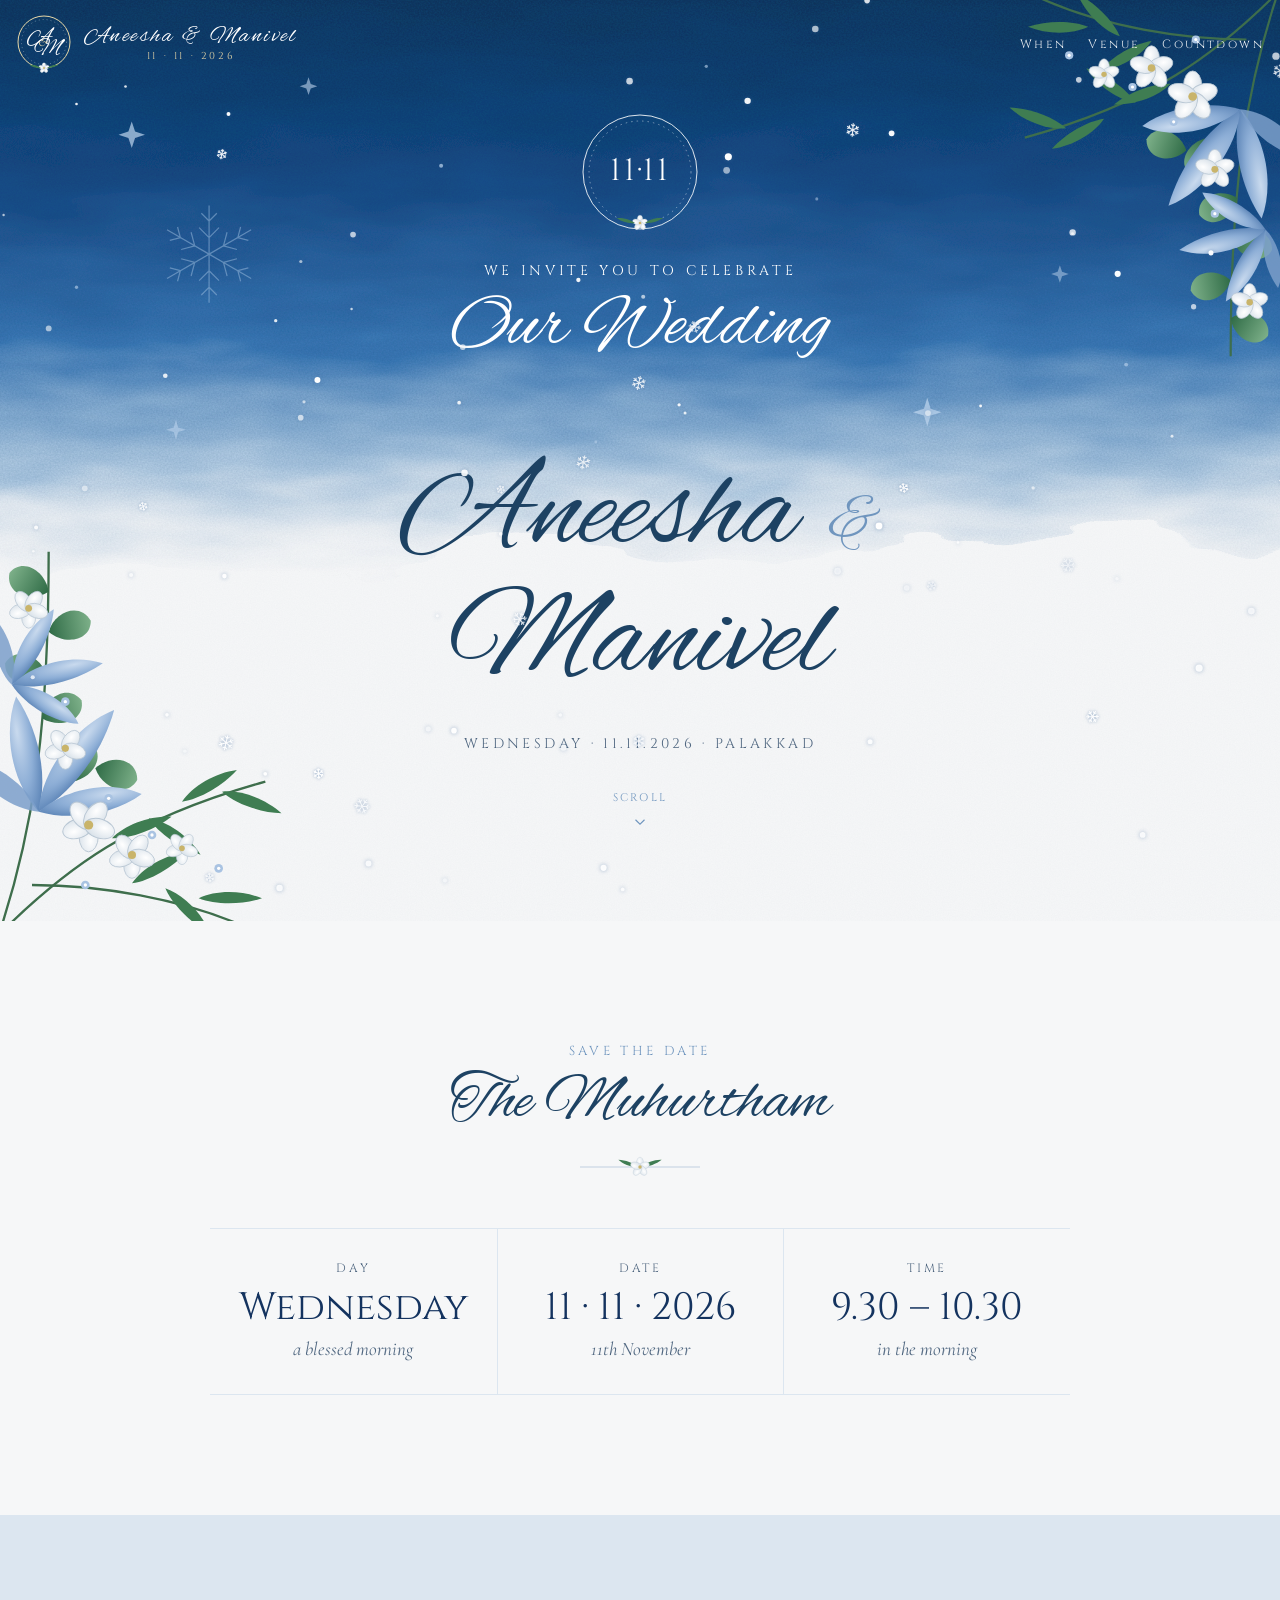
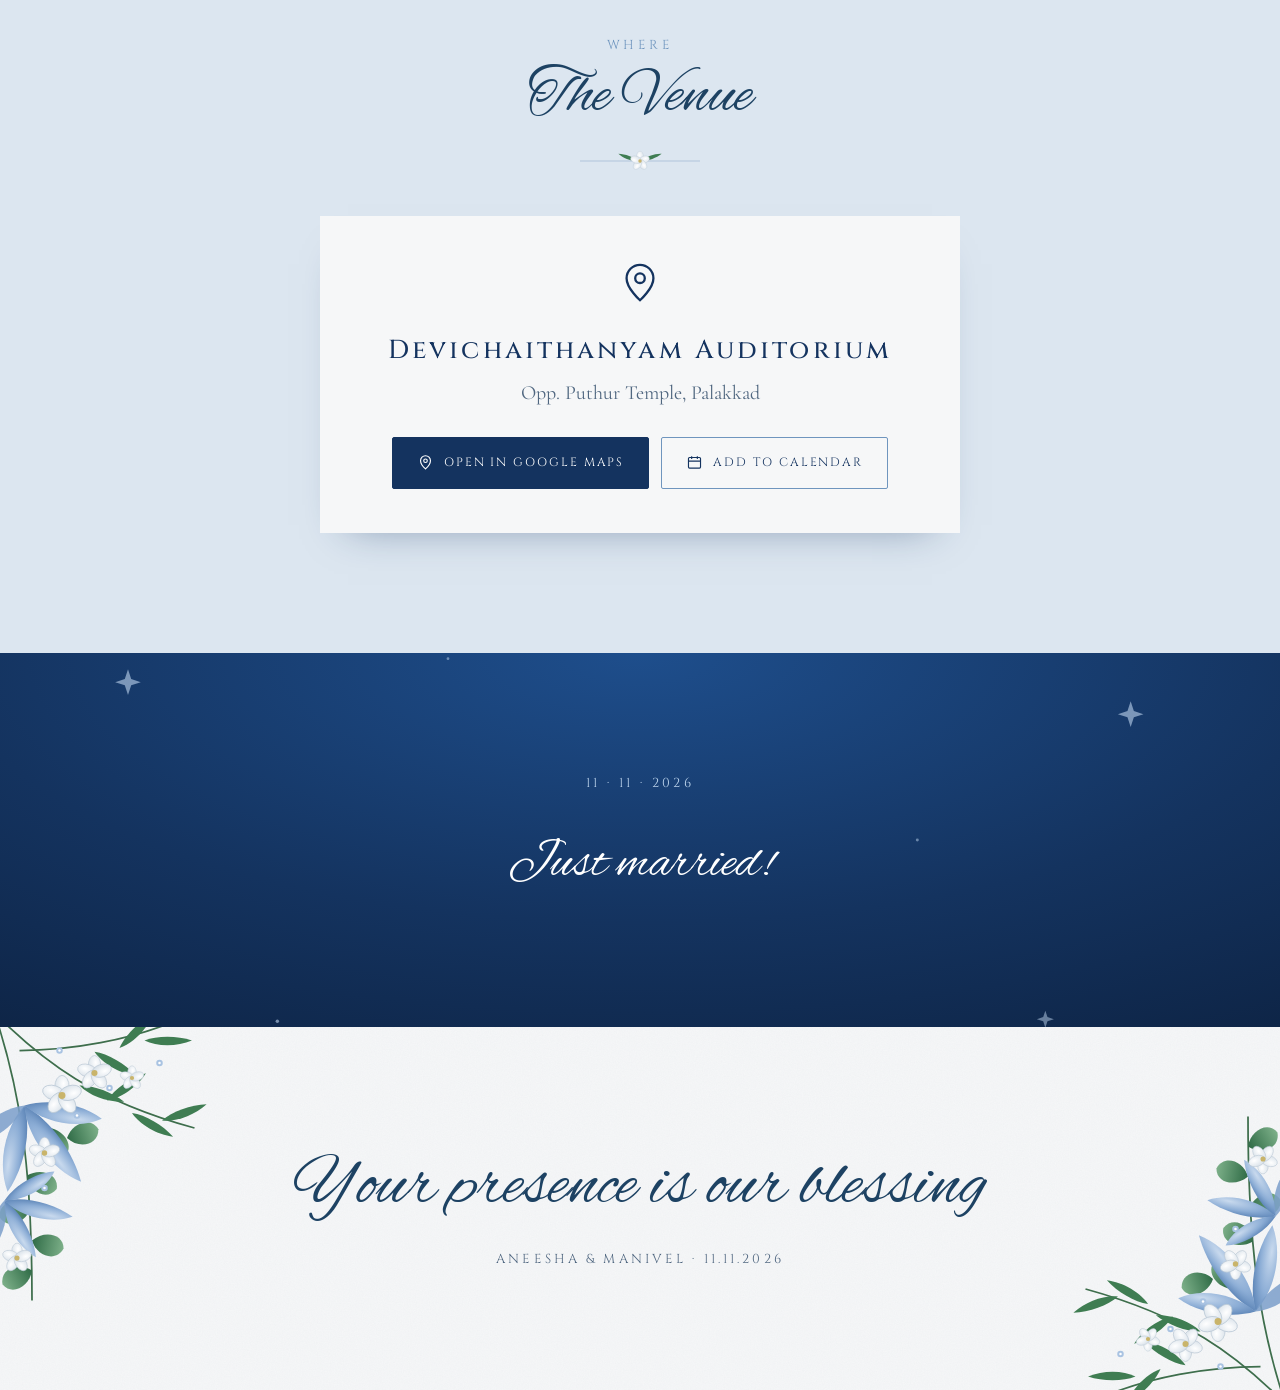
==== wedding/index.html @ 9ff3a742 "Add files via upload" ====
<!doctype html>
<html lang="en">
<head>
<meta charset="utf-8">
<meta name="viewport" content="width=device-width, initial-scale=1, viewport-fit=cover">
<meta name="description" content="Aneesha & Manivel are getting married on 11.11.2026 at Devichaithanyam Auditorium, Palakkad.">
<meta property="og:title" content="Aneesha & Manivel - Wedding Invitation">
<meta property="og:description" content="Wednesday, 11.11.2026 · 9.30 to 10.30 AM · Devichaithanyam Auditorium, Opp. Puthur Temple, Palakkad">
<style>:root{padding-top:env(safe-area-inset-top,0px);padding-bottom:env(safe-area-inset-bottom,0px)}body{margin:0}img{max-width:100%}[hidden]{display:none!important}</style>
<title>Aneesha & Manivel</title>
<meta name="claude:viewport-fit-sides" content="cover">
<link rel="preconnect" href="https://fonts.googleapis.com">
<link rel="preconnect" href="https://fonts.gstatic.com" crossorigin>
<link rel="stylesheet" href="https://fonts.googleapis.com/css2?family=Alex+Brush&family=Cormorant+Garamond:ital,wght@0,400;0,500;0,600;1,400&family=Cinzel:wght@400;500&display=swap">
<style>
/* Layout: full-page wedding site — 11·11 loader with curtain reveal, navy watercolour hero bleeding into paper, then date, venue, countdown bands, floral footer */
:root{
  --paper:#F6F7F8;
  --navy:#14335F;
  --navy-2:#1E4E8C;
  --ink:#1D4263;
  --sky:#6F95BE;
  --mist:#DCE6F0;
  --muted:#506780;
  --white:#FFFFFF;
  --f-script:"Alex Brush","Snell Roundhand","Apple Chancery",cursive;
  --f-caps:"Cinzel","Trajan Pro","Times New Roman",serif;
  --f-body:"Cormorant Garamond","Garamond","Georgia",serif;
  --gutter-l:max(16px,env(safe-area-inset-left,0px));
  --gutter-r:max(16px,env(safe-area-inset-right,0px));
  color-scheme:light;
}
*{box-sizing:border-box}
html{scroll-behavior:smooth}
body{background:var(--paper);color:var(--ink);font-family:var(--f-body);font-size:19px;line-height:1.6;overflow-x:hidden}
.wrap{padding-left:var(--gutter-l);padding-right:var(--gutter-r)}

/* ---------- LOADER ---------- */
.loader{position:fixed;inset:0;z-index:50;display:flex;align-items:center;justify-content:center;
  animation:loaderOut 0s linear 3.9s forwards}
.loader .half{position:absolute;top:0;bottom:0;width:50.5%;background:var(--navy);
  background-image:radial-gradient(120% 80% at 50% 0%,#1E4E8C 0%,#14335F 55%,#0E2547 100%)}
.loader .half.l{left:0;animation:curtainL 1s cubic-bezier(.7,0,.2,1) 2.9s forwards}
.loader .half.r{right:0;animation:curtainR 1s cubic-bezier(.7,0,.2,1) 2.9s forwards}
.loader .center{position:relative;text-align:center;color:var(--white);padding:0 24px;animation:fadeOut .5s ease 2.6s forwards}
.loader .rings{width:84px;height:54px;margin:0 auto 18px;display:block}
.loader .rings circle{fill:none;stroke:#E9D9A8;stroke-width:2.2;stroke-dasharray:120;stroke-dashoffset:120;animation:draw 1.1s ease forwards}
.loader .rings circle + circle{animation-delay:.35s}
.loader .crest{width:150px;height:150px;margin:0 auto;position:relative}
.loader .crest svg{width:100%;height:100%}
.loader .crest .ring{fill:none;stroke:var(--white);stroke-width:1.2;stroke-dasharray:340;stroke-dashoffset:340;animation:draw 1.4s ease .2s forwards}
.loader .crest .num{position:absolute;inset:0;display:flex;align-items:center;justify-content:center;font-family:var(--f-caps);font-size:38px;letter-spacing:.06em;opacity:0;animation:fadeUp .8s ease .8s forwards}
.loader .who{font-family:var(--f-script);font-size:40px;margin:16px 0 0;opacity:0;animation:fadeUp .8s ease 1.3s forwards}
.loader .bar{width:160px;height:1px;background:rgba(255,255,255,.25);margin:18px auto 0;overflow:hidden}
.loader .bar i{display:block;height:100%;background:#E9D9A8;transform-origin:left;transform:scaleX(0);animation:fill 2.3s ease .2s forwards}
.loader .skip{position:absolute;bottom:calc(24px + env(safe-area-inset-bottom,0px));left:50%;transform:translateX(-50%);background:none;border:0;color:rgba(255,255,255,.65);font-family:var(--f-caps);letter-spacing:.2em;font-size:11px;cursor:pointer;animation:fadeOut .4s ease 2.6s forwards}
.loader.done{display:none}
@keyframes draw{to{stroke-dashoffset:0}}
@keyframes fill{to{transform:scaleX(1)}}
@keyframes fadeUp{from{opacity:0;transform:translateY(8px)}to{opacity:1;transform:none}}
@keyframes fadeOut{to{opacity:0}}
@keyframes curtainL{to{transform:translateX(-101%)}}
@keyframes curtainR{to{transform:translateX(101%)}}
@keyframes loaderOut{to{visibility:hidden;pointer-events:none}}

/* ---------- NAV ---------- */
.nav{position:fixed;top:0;left:0;right:0;z-index:30;display:flex;justify-content:space-between;align-items:center;gap:16px;
  padding-top:calc(14px + env(safe-area-inset-top,0px));padding-bottom:14px;
  transition:background .35s ease,box-shadow .35s ease,padding .35s ease}
.nav.solid{background:rgba(17,41,79,.86);-webkit-backdrop-filter:blur(10px);backdrop-filter:blur(10px);box-shadow:0 8px 24px -16px rgba(0,0,0,.5);
  padding-top:calc(8px + env(safe-area-inset-top,0px));padding-bottom:8px}
.nav .mark{display:flex;align-items:center;gap:12px;color:var(--white);text-decoration:none}
.mono{position:relative;width:56px;height:56px;flex:none;display:block}
.mono svg{position:absolute;inset:0;width:100%;height:100%;overflow:visible}
.mono .l1,.mono .l2{position:absolute;font-family:var(--f-script);font-size:24px;line-height:1;color:var(--white)}
.mono .l1{left:11px;top:11px}
.mono .l2{right:9px;top:22px}
.mono .et{position:absolute;left:50%;top:50%;transform:translate(-50%,-48%);font-family:var(--f-body);font-style:italic;font-size:13px;color:#E9D9A8}
.mtext{display:flex;flex-direction:column;line-height:1.2}
.mtext b{font-family:var(--f-script);font-weight:400;font-size:24px}
.mtext small{font-family:var(--f-caps);font-size:10px;letter-spacing:.26em;color:#E9D9A8}
.nav ul{display:flex;gap:22px;list-style:none;margin:0;padding:0}
.snow{position:fixed;inset:0;width:100%;height:100%;pointer-events:none;z-index:40}
.nav a{color:rgba(255,255,255,.88);text-decoration:none;font-family:var(--f-caps);font-size:12px;letter-spacing:.2em}
.nav a:hover{color:var(--white)}

/* ---------- HERO ---------- */
.hero{position:relative;min-height:100svh;display:flex;align-items:center;justify-content:center;text-align:center;overflow:hidden;padding-block:110px 90px}
.hero .wash{position:absolute;top:0;left:0;width:100%;height:72%;pointer-events:none}
.tex{position:absolute;inset:0;width:100%;height:100%;pointer-events:none;opacity:.5;mix-blend-mode:multiply}
.hero .stars{position:absolute;top:0;left:0;width:100%;height:60%;pointer-events:none}
.tw{animation:twinkle 3.2s ease-in-out infinite}
.tw:nth-child(2n){animation-delay:1.1s}.tw:nth-child(3n){animation-delay:2s}
@keyframes twinkle{50%{opacity:.2}}
.corner{position:absolute;pointer-events:none;z-index:1}
.hero .corner.tr{top:-8px;right:-14px;width:clamp(190px,30vw,380px)}
.hero .corner.bl{bottom:-14px;left:-18px;width:clamp(200px,32vw,400px);transform:rotate(180deg)}
.hero-inner{position:relative;z-index:2;max-width:760px}
.hero .crest{width:124px;height:124px;margin:0 auto 26px;position:relative;color:var(--white)}
.hero .crest svg{width:100%;height:100%}
.hero .crest .num{position:absolute;inset:0;display:flex;align-items:center;justify-content:center;font-family:var(--f-caps);font-size:31px;letter-spacing:.06em}
.invite{font-family:var(--f-caps);color:var(--white);letter-spacing:.26em;font-size:14px;margin:0}
.our{font-family:var(--f-script);color:var(--white);font-size:clamp(48px,9vw,74px);line-height:1.1;margin:6px 0 0;font-weight:400}
.names{margin:clamp(48px,9vh,90px) 0 0;font-weight:400;font-family:var(--f-script);color:var(--ink);font-size:clamp(64px,13vw,128px);line-height:1;display:flex;flex-wrap:wrap;justify-content:center;align-items:baseline;column-gap:.25em}
.names .amp{font-size:.55em;color:var(--sky)}
.hero .date{font-family:var(--f-caps);letter-spacing:.24em;font-size:14px;color:var(--muted);margin:26px 0 0}
.scroll{display:inline-flex;flex-direction:column;align-items:center;gap:6px;margin-top:34px;color:var(--sky);text-decoration:none;font-family:var(--f-caps);font-size:11px;letter-spacing:.2em}
.scroll svg{width:18px;height:18px;animation:bob 1.8s ease-in-out infinite}
@keyframes bob{50%{transform:translateY(5px)}}

/* ---------- SECTIONS ---------- */
section.block{padding-block:clamp(70px,11vw,120px);text-align:center;position:relative}
.eyebrow{font-family:var(--f-caps);letter-spacing:.26em;font-size:13px;color:var(--sky);margin:0}
.title{font-family:var(--f-script);font-weight:400;font-size:clamp(44px,8vw,64px);line-height:1.1;margin:6px 0 0;color:var(--ink)}
.sprig{width:120px;height:22px;margin:18px auto 0;display:block}

.when-grid{display:grid;grid-template-columns:repeat(3,minmax(0,1fr));max-width:860px;margin:50px auto 0;border-top:1px solid var(--mist);border-bottom:1px solid var(--mist)}
.when-grid > div{padding:30px 14px;min-width:0}
.when-grid > div + div{border-left:1px solid var(--mist)}
.when-grid small{display:block;font-family:var(--f-caps);letter-spacing:.22em;font-size:12px;color:var(--muted)}
.when-grid b{display:block;font-family:var(--f-caps);font-weight:400;font-size:clamp(26px,4vw,38px);color:var(--navy);margin-top:8px;line-height:1.15}
.when-grid span{display:block;font-style:italic;color:var(--muted);margin-top:4px}

.venue{background:var(--mist)}
.venue .card{max-width:640px;margin:44px auto 0;background:var(--paper);padding:44px 28px;box-shadow:0 20px 40px -28px rgba(20,51,95,.5)}
.venue .pin{width:46px;height:46px;margin:0 auto 14px;color:var(--navy)}
.venue h3{font-family:var(--f-caps);font-weight:500;font-size:clamp(20px,3.6vw,26px);letter-spacing:.12em;margin:0;color:var(--navy);text-wrap:balance}
.venue p.addr{margin:6px 0 0;font-size:20px;color:var(--muted)}
.actions{display:flex;flex-wrap:wrap;gap:12px;justify-content:center;margin-top:28px}
.btn{display:inline-flex;align-items:center;gap:10px;font-family:var(--f-caps);letter-spacing:.16em;font-size:12px;text-decoration:none;padding:15px 24px;border-radius:2px;transition:background .2s ease,transform .2s ease}
.btn svg{width:17px;height:17px;flex:none}
.btn.primary{background:var(--navy);color:var(--white);border:1px solid var(--navy)}
.btn.primary:hover{background:var(--navy-2);transform:translateY(-1px)}
.btn.ghost{color:var(--navy);border:1px solid var(--sky);background:transparent}
.btn.ghost:hover{background:var(--mist)}
.btn:focus-visible,.nav a:focus-visible,.scroll:focus-visible{outline:2px solid var(--sky);outline-offset:3px}

.countdown{background:var(--navy);background-image:radial-gradient(90% 120% at 50% 0%,#1E4E8C 0%,#14335F 60%,#0E2547 100%);color:var(--white);overflow:hidden}
.countdown .eyebrow{color:#BFD6EE}
.countdown .title{color:var(--white)}
.count{display:grid;grid-template-columns:repeat(4,minmax(0,1fr));gap:12px;max-width:640px;margin:44px auto 0}
.count div{padding:20px 6px;border:1px solid rgba(255,255,255,.22)}
.count b{display:block;font-family:var(--f-caps);font-weight:400;font-size:clamp(30px,6vw,52px);line-height:1.05;font-variant-numeric:tabular-nums}
.count span{font-family:var(--f-caps);font-size:11px;letter-spacing:.22em;color:#BFD6EE}
.married{font-family:var(--f-script);font-size:52px;margin:30px 0 0}
.countdown .stars{position:absolute;inset:0;width:100%;height:100%;pointer-events:none}

.closing{padding-block:clamp(90px,13vw,150px);overflow:hidden}
.closing .corner.tl{top:-14px;left:-18px;width:clamp(170px,24vw,300px);transform:scaleX(-1)}
.closing .corner.br{bottom:-14px;right:-18px;width:clamp(170px,24vw,300px);transform:rotate(180deg) scaleX(-1)}
.closing .bless{position:relative;z-index:2;font-family:var(--f-script);font-size:clamp(44px,8vw,72px);line-height:1.15;margin:0;color:var(--ink)}
.closing .sig{position:relative;z-index:2;font-family:var(--f-caps);letter-spacing:.24em;font-size:13px;color:var(--muted);margin:20px 0 0}

.reveal{transition:transform .9s ease}
.reveal.pre{transform:translateY(22px)}

@media (max-width:640px){
  body{font-size:18px}
  .nav ul{display:none}
  .hero .corner.tr{top:64px;width:150px}
  .mtext b{font-size:22px}
  .when-grid{grid-template-columns:1fr}
  .when-grid > div + div{border-left:0;border-top:1px solid var(--mist)}
  .count{gap:8px}
  .count div{padding:14px 2px}
  .names{flex-direction:column;align-items:center}
  .closing{padding-block:150px}
  .closing .corner.tl,.closing .corner.br{width:140px}
}
@media (prefers-reduced-motion:reduce){
  .loader{display:none}
  .tw,.scroll svg{animation:none}
  .reveal,.reveal.pre{transition:none;transform:none}
  html{scroll-behavior:auto}
}
</style>
</head>
<body>

<!-- shared botanical shapes -->
<svg width="0" height="0" style="position:absolute" aria-hidden="true">
  <defs>
    <radialGradient id="petalBlue" cx="30%" cy="30%" r="80%">
      <stop offset="0" stop-color="#C9DAEE"/><stop offset=".6" stop-color="#8DAED6"/><stop offset="1" stop-color="#5E86B8"/>
    </radialGradient>
    <radialGradient id="petalWhite" cx="40%" cy="35%" r="75%">
      <stop offset="0" stop-color="#FFFFFF"/><stop offset="1" stop-color="#D3DDE6"/>
    </radialGradient>
    <linearGradient id="leafG" x1="0" x2="1"><stop offset="0" stop-color="#2F6B46"/><stop offset="1" stop-color="#7DB089"/></linearGradient>
    <g id="lily">
      <path d="M0 0 C-14 -20 -16 -52 -4 -74 C6 -54 10 -24 0 0Z" fill="url(#petalBlue)" transform="rotate(-38)"/>
      <path d="M0 0 C-14 -20 -16 -56 -2 -80 C8 -56 10 -24 0 0Z" fill="url(#petalBlue)" transform="rotate(8)"/>
      <path d="M0 0 C-12 -18 -14 -48 -2 -66 C8 -48 9 -20 0 0Z" fill="url(#petalBlue)" transform="rotate(52)"/>
      <path d="M0 0 C-10 -14 -12 -38 -2 -54 C6 -38 8 -16 0 0Z" fill="#7C9FCB" opacity=".85" transform="rotate(-80)"/>
    </g>
    <g id="bloom">
      <g fill="url(#petalWhite)" stroke="#B9C7D4" stroke-width=".5">
        <ellipse rx="5" ry="8" transform="translate(0,-6)"/>
        <ellipse rx="5" ry="8" transform="rotate(72) translate(0,-6)"/>
        <ellipse rx="5" ry="8" transform="rotate(144) translate(0,-6)"/>
        <ellipse rx="5" ry="8" transform="rotate(216) translate(0,-6)"/>
        <ellipse rx="5" ry="8" transform="rotate(288) translate(0,-6)"/>
      </g>
      <circle r="2.4" fill="#C9B46A"/>
    </g>
    <g id="dot"><circle r="2.6" fill="#A9C3E2"/><circle r="1" fill="#fff"/></g>
    <path id="euc" d="M0 0 C6 -12 22 -14 26 -2 C24 10 8 10 0 0Z" fill="url(#leafG)"/>
    <path id="slim" d="M0 0 C10 -5 26 -5 38 0 C26 4 10 4 0 0Z" fill="#3F7D52"/>
    <g id="spray">
      <g fill="none" stroke="#3E6E4C" stroke-width="1.4">
        <path d="M230 0 C190 40 150 70 70 92"/><path d="M230 0 C210 60 200 120 200 230"/><path d="M210 30 C170 30 120 22 80 4"/>
      </g>
      <use href="#slim" transform="translate(96 86) rotate(200)"/><use href="#slim" transform="translate(120 80) rotate(150)"/>
      <use href="#slim" transform="translate(140 70) rotate(215)"/><use href="#slim" transform="translate(162 58) rotate(160)"/>
      <use href="#slim" transform="translate(110 22) rotate(180)"/><use href="#slim" transform="translate(130 28) rotate(225)"/>
      <use href="#slim" transform="translate(150 31) rotate(150)"/>
      <use href="#euc" transform="translate(204 130) rotate(160)"/><use href="#euc" transform="translate(201 156) rotate(20)"/>
      <use href="#euc" transform="translate(200 182) rotate(170)"/><use href="#euc" transform="translate(200 206) rotate(30)"/>
      <use href="#euc" transform="translate(186 92) rotate(120)"/><use href="#euc" transform="translate(172 100) rotate(200)"/>
      <use href="#lily" transform="translate(206 74) rotate(-150) scale(.95)"/>
      <use href="#lily" transform="translate(222 150) rotate(-110) scale(.7)"/>
      <use href="#bloom" transform="translate(176 66) scale(1.15)"/><use href="#bloom" transform="translate(150 48)"/>
      <use href="#bloom" transform="translate(190 112) scale(.9)"/><use href="#bloom" transform="translate(212 196) scale(.85)"/>
      <use href="#bloom" transform="translate(120 52) scale(.7)"/>
      <use href="#dot" transform="translate(138 60)"/><use href="#dot" transform="translate(164 82)"/>
      <use href="#dot" transform="translate(98 40)"/><use href="#dot" transform="translate(190 140)"/><use href="#dot" transform="translate(178 30)"/>
    </g>
    <g id="sprigMark">
      <path d="M0 11 H120" stroke="#6F95BE" stroke-width=".8" opacity=".5"/>
      <use href="#slim" transform="translate(58 11) rotate(200) scale(.55)"/>
      <use href="#slim" transform="translate(62 11) rotate(-20) scale(.55)"/>
      <use href="#bloom" transform="translate(60 11) scale(.7)"/>
    </g>
    <filter id="paper"><feTurbulence type="fractalNoise" baseFrequency=".85" numOctaves="3" seed="2"/><feColorMatrix values="0 0 0 0 .55  0 0 0 0 .6  0 0 0 0 .66  0 0 0 .2 0"/></filter>
  </defs>
</svg>

<!-- LOADER -->
<div class="loader" id="loader" role="presentation">
  <div class="half l"></div><div class="half r"></div>
  <div class="center">
    <svg class="rings" viewBox="0 0 84 54" aria-hidden="true"><circle cx="31" cy="30" r="18"/><circle cx="53" cy="30" r="18"/></svg>
    <div class="crest">
      <svg viewBox="0 0 150 150" aria-hidden="true">
        <circle class="ring" cx="75" cy="75" r="54" transform="rotate(-90 75 75)"/>
        <circle cx="75" cy="75" r="62" fill="none" stroke="#fff" stroke-width=".6" stroke-dasharray="1.5 5" opacity=".5"/>
      </svg>
      <div class="num">11·11</div>
    </div>
    <p class="who">Aneesha &amp; Manivel</p>
    <div class="bar"><i></i></div>
  </div>
  <button class="skip" id="skip" type="button">TAP TO OPEN</button>
</div>

<canvas class="snow" id="snow" aria-hidden="true"></canvas>

<!-- HERO -->
<header class="hero wrap" id="home">
  <nav class="nav wrap" aria-label="Sections">
    <a class="mark" href="#home" aria-label="Aneesha and Manivel, back to top">
      <span class="mono" aria-hidden="true">
        <svg viewBox="0 0 56 56">
          <circle cx="28" cy="28" r="26" fill="none" stroke="#E9D9A8" stroke-width="1"/>
          <circle cx="28" cy="28" r="22.5" fill="none" stroke="#fff" stroke-width=".5" stroke-dasharray="1 3" opacity=".7"/>
          <use href="#bloom" transform="translate(28 54) scale(.38)"/>
          <use href="#slim" transform="translate(25 54) rotate(195) scale(.32)"/>
          <use href="#slim" transform="translate(31 54) rotate(-15) scale(.32)"/>
        </svg>
        <span class="l1">A</span><span class="et">&amp;</span><span class="l2">M</span>
      </span>
      <span class="mtext"><b>Aneesha &amp; Manivel</b><small>11 · 11 · 2026</small></span>
    </a>
    <ul>
      <li><a href="#when">When</a></li>
      <li><a href="#venue">Venue</a></li>
      <li><a href="#countdown">Countdown</a></li>
    </ul>
  </nav>

  <svg class="wash" viewBox="0 0 1200 700" preserveAspectRatio="none" aria-hidden="true">
    <defs>
      <linearGradient id="washG" x1="0" y1="0" x2="0" y2="1">
        <stop offset="0" stop-color="#11294F"/>
        <stop offset=".35" stop-color="#1B4682"/>
        <stop offset=".62" stop-color="#3D79B8"/>
        <stop offset=".82" stop-color="#9CC0E0" stop-opacity=".7"/>
        <stop offset="1" stop-color="#F6F7F8" stop-opacity="0"/>
      </linearGradient>
      <filter id="bleed" x="-5%" y="-5%" width="110%" height="115%">
        <feTurbulence type="fractalNoise" baseFrequency=".008 .025" numOctaves="3" seed="7" result="t"/>
        <feDisplacementMap in="SourceGraphic" in2="t" scale="70" xChannelSelector="R" yChannelSelector="G" result="d"/>
        <feTurbulence type="fractalNoise" baseFrequency=".6" numOctaves="2" seed="3" result="g"/>
        <feColorMatrix in="g" type="matrix" values="0 0 0 0 0  0 0 0 0 .1  0 0 0 0 .25  0 0 0 .35 0" result="grain"/>
        <feComposite in="grain" in2="d" operator="in" result="gg"/>
        <feMerge><feMergeNode in="d"/><feMergeNode in="gg"/></feMerge>
      </filter>
    </defs>
    <path d="M-40 -40 H1240 V560 C1100 610 980 520 820 580 C680 630 540 520 400 590 C260 650 120 560 -40 610Z" fill="url(#washG)" filter="url(#bleed)"/>
  </svg>
  <svg class="tex" aria-hidden="true"><rect width="100%" height="100%" filter="url(#paper)"/></svg>
  <svg class="stars" viewBox="0 0 1200 500" preserveAspectRatio="xMidYMin slice" aria-hidden="true">
    <g fill="#BFD6EE">
      <path class="tw" d="M140 110 l3 9 9 3 -9 3 -3 9 -3 -9 -9 -3 9 -3z" opacity=".7"/>
      <path class="tw" d="M300 70 l2 6 6 2 -6 2 -2 6 -2 -6 -6 -2 6 -2z" opacity=".6"/>
      <path class="tw" d="M860 360 l3 10 10 3 -10 3 -3 10 -3 -10 -10 -3 10 -3z" opacity=".7"/>
      <path class="tw" d="M180 380 l2 7 7 2 -7 2 -2 7 -2 -7 -7 -2 7 -2z" opacity=".55"/>
      <path class="tw" d="M980 240 l2 6 6 2 -6 2 -2 6 -2 -6 -6 -2 6 -2z" opacity=".5"/>
      <circle class="tw" cx="420" cy="150" r="1.8" opacity=".7"/><circle class="tw" cx="660" cy="60" r="1.5" opacity=".6"/>
      <circle class="tw" cx="1040" cy="330" r="1.8" opacity=".6"/><circle class="tw" cx="90" cy="260" r="1.5" opacity=".6"/>
      <circle class="tw" cx="560" cy="400" r="1.3" opacity=".5"/><circle class="tw" cx="760" cy="180" r="1.4" opacity=".5"/>
    </g>
    <g transform="translate(210 230)" stroke="#9FBFE0" stroke-width="1.1" fill="none" opacity=".5">
      <g id="arm"><path d="M0 0 V-44 M0 -15 l-9 -9 M0 -15 l9 -9 M0 -30 l-7 -7 M0 -30 l7 -7"/></g>
      <use href="#arm" transform="rotate(60)"/><use href="#arm" transform="rotate(120)"/>
      <use href="#arm" transform="rotate(180)"/><use href="#arm" transform="rotate(240)"/><use href="#arm" transform="rotate(300)"/>
    </g>
  </svg>
  <svg class="corner tr" viewBox="0 0 240 240" aria-hidden="true"><use href="#spray"/></svg>
  <svg class="corner bl" viewBox="0 0 240 240" aria-hidden="true"><use href="#spray"/></svg>

  <div class="hero-inner">
    <div class="crest" aria-label="11.11">
      <svg viewBox="0 0 124 124" aria-hidden="true">
        <circle cx="62" cy="62" r="57" fill="none" stroke="#fff" stroke-width="1" opacity=".85"/>
        <circle cx="62" cy="62" r="51" fill="none" stroke="#fff" stroke-width=".6" stroke-dasharray="1.5 4" opacity=".7"/>
        <use href="#bloom" transform="translate(62 113) scale(.55)"/>
        <use href="#slim" transform="translate(57 113) rotate(195) scale(.5)"/>
        <use href="#slim" transform="translate(67 113) rotate(-15) scale(.5)"/>
      </svg>
      <div class="num">11·11</div>
    </div>
    <p class="invite">WE INVITE YOU TO CELEBRATE</p>
    <h2 class="our">Our Wedding</h2>
    <h1 class="names"><span>Aneesha</span><span class="amp">&amp;</span><span>Manivel</span></h1>
    <p class="date">WEDNESDAY · 11.11.2026 · PALAKKAD</p>
    <a class="scroll" href="#when">SCROLL
      <svg viewBox="0 0 24 24" fill="none" stroke="currentColor" stroke-width="1.5" aria-hidden="true"><path d="M6 9l6 6 6-6"/></svg>
    </a>
  </div>
</header>

<!-- WHEN -->
<section class="block wrap reveal" id="when">
  <p class="eyebrow">SAVE THE DATE</p>
  <h2 class="title">The Muhurtham</h2>
  <svg class="sprig" viewBox="0 0 120 22" aria-hidden="true"><use href="#sprigMark"/></svg>
  <div class="when-grid">
    <div><small>DAY</small><b>Wednesday</b><span>a blessed morning</span></div>
    <div><small>DATE</small><b>11 · 11 · 2026</b><span>11th November</span></div>
    <div><small>TIME</small><b>9.30 – 10.30</b><span>in the morning</span></div>
  </div>
</section>

<!-- VENUE -->
<section class="block venue wrap reveal" id="venue">
  <p class="eyebrow">WHERE</p>
  <h2 class="title">The Venue</h2>
  <svg class="sprig" viewBox="0 0 120 22" aria-hidden="true"><use href="#sprigMark"/></svg>
  <div class="card">
    <svg class="pin" viewBox="0 0 24 24" fill="none" stroke="currentColor" stroke-width="1.2" aria-hidden="true"><path d="M12 21s-7-6.2-7-11.5A7 7 0 0 1 19 9.5C19 14.8 12 21 12 21Z"/><circle cx="12" cy="9.5" r="2.5"/></svg>
    <h3>Devichaithanyam Auditorium</h3>
    <p class="addr">Opp. Puthur Temple, Palakkad</p>
    <div class="actions">
      <a class="btn primary" target="_blank" rel="noopener" href="https://www.google.com/maps/search/?api=1&amp;query=Devichaithanyam+Auditorium+Opp+Puthur+Temple+Palakkad+Kerala">
        <svg viewBox="0 0 24 24" fill="none" stroke="currentColor" stroke-width="1.6" aria-hidden="true"><path d="M12 21s-7-6.2-7-11.5A7 7 0 0 1 19 9.5C19 14.8 12 21 12 21Z"/><circle cx="12" cy="9.5" r="2.5"/></svg>
        OPEN IN GOOGLE MAPS
      </a>
      <a class="btn ghost" target="_blank" rel="noopener" href="https://calendar.google.com/calendar/render?action=TEMPLATE&amp;text=Aneesha+%26+Manivel+Wedding&amp;dates=20261111T040000Z/20261111T050000Z&amp;location=Devichaithanyam+Auditorium%2C+Opp+Puthur+Temple%2C+Palakkad&amp;details=Muhurtham+9%3A30+am+to+10%3A30+am">
        <svg viewBox="0 0 24 24" fill="none" stroke="currentColor" stroke-width="1.6" aria-hidden="true"><rect x="3.5" y="5" width="17" height="15" rx="1.5"/><path d="M3.5 10h17M8 3v4M16 3v4"/></svg>
        ADD TO CALENDAR
      </a>
    </div>
  </div>
</section>

<!-- COUNTDOWN -->
<section class="block countdown wrap" id="countdown">
  <svg class="stars" viewBox="0 0 1200 500" preserveAspectRatio="xMidYMid slice" aria-hidden="true">
    <g fill="#BFD6EE">
      <path class="tw" d="M120 90 l3 9 9 3 -9 3 -3 9 -3 -9 -9 -3 9 -3z" opacity=".6"/>
      <path class="tw" d="M1060 120 l3 9 9 3 -9 3 -3 9 -3 -9 -9 -3 9 -3z" opacity=".6"/>
      <path class="tw" d="M980 410 l2 6 6 2 -6 2 -2 6 -2 -6 -6 -2 6 -2z" opacity=".5"/>
      <circle class="tw" cx="260" cy="420" r="1.6" opacity=".6"/><circle class="tw" cx="700" cy="60" r="1.5" opacity=".5"/>
      <circle class="tw" cx="420" cy="80" r="1.3" opacity=".5"/><circle class="tw" cx="860" cy="250" r="1.4" opacity=".5"/>
    </g>
  </svg>
  <div class="reveal" id="countWrap" style="position:relative">
    <p class="eyebrow">COUNTING DOWN TO</p>
    <h2 class="title">11 · 11</h2>
    <div class="count">
      <div><b id="cd-d">10</b><span>DAYS</span></div>
      <div><b id="cd-h">00</b><span>HOURS</span></div>
      <div><b id="cd-m">00</b><span>MINUTES</span></div>
      <div><b id="cd-s">00</b><span>SECONDS</span></div>
    </div>
  </div>
</section>

<!-- CLOSING -->
<section class="block closing wrap">
  <svg class="tex" aria-hidden="true"><rect width="100%" height="100%" filter="url(#paper)"/></svg>
  <svg class="corner tl" viewBox="0 0 240 240" aria-hidden="true"><use href="#spray"/></svg>
  <svg class="corner br" viewBox="0 0 240 240" aria-hidden="true"><use href="#spray"/></svg>
  <p class="bless reveal">Your presence is our blessing</p>
  <p class="sig">ANEESHA &amp; MANIVEL · 11.11.2026</p>
</section>

<script>
(function(){
  // loader: CSS finishes it on its own; tap skips
  var loader = document.getElementById("loader");
  function closeLoader(){ loader.classList.add("done"); }
  document.getElementById("skip").addEventListener("click", closeLoader);
  loader.addEventListener("click", closeLoader);

  // nav turns solid after scrolling past the top
  var nav = document.querySelector(".nav");
  function navState(){ nav.classList.toggle("solid", scrollY > 40); }
  addEventListener("scroll", navState, {passive:true}); navState();

  // falling snow
  var reduce = matchMedia("(prefers-reduced-motion: reduce)").matches;
  var cv = document.getElementById("snow"), cx = cv.getContext && cv.getContext("2d");
  if(cx && !reduce){
    var W, H, dpr = Math.min(devicePixelRatio || 1, 2), flakes = [];
    function size(){ W = innerWidth; H = innerHeight; cv.width = W*dpr; cv.height = H*dpr; cx.setTransform(dpr,0,0,dpr,0,0); }
    size(); addEventListener("resize", size);
    var N = Math.round(Math.min(90, Math.max(40, innerWidth/14)));
    function mk(top){
      var star = Math.random() < .22;
      return { x:Math.random()*W, y: top ? -10 : Math.random()*H,
        r: star ? 4+Math.random()*4 : 1.2+Math.random()*2.6,
        vy: .35+Math.random()*.9, sway: Math.random()*Math.PI*2, sw: .004+Math.random()*.012,
        rot: Math.random()*6, vr: (Math.random()-.5)*.01, star: star, a: .55+Math.random()*.45 };
    }
    for(var i=0;i<N;i++) flakes.push(mk(false));
    function drawStar(f){
      cx.save(); cx.translate(f.x,f.y); cx.rotate(f.rot);
      cx.strokeStyle = "rgba(255,255,255,"+f.a+")"; cx.lineWidth = 1.1;
      cx.shadowColor = "rgba(70,110,160,.55)"; cx.shadowBlur = 3;
      cx.beginPath();
      for(var k=0;k<6;k++){
        cx.rotate(Math.PI/3); cx.moveTo(0,0); cx.lineTo(0,-f.r);
        cx.moveTo(0,-f.r*.55); cx.lineTo(-f.r*.28,-f.r*.8); cx.moveTo(0,-f.r*.55); cx.lineTo(f.r*.28,-f.r*.8);
      }
      cx.stroke(); cx.restore();
    }
    function frame(){
      cx.clearRect(0,0,W,H);
      for(var i=0;i<flakes.length;i++){
        var f = flakes[i];
        f.sway += f.sw; f.y += f.vy; f.x += Math.sin(f.sway)*.5; f.rot += f.vr;
        if(f.y > H+12 || f.x < -20 || f.x > W+20){ flakes[i] = mk(true); continue; }
        if(f.star){ drawStar(f); }
        else{
          cx.beginPath(); cx.arc(f.x,f.y,f.r,0,Math.PI*2);
          cx.fillStyle = "rgba(255,255,255,"+f.a+")";
          cx.shadowColor = "rgba(70,110,160,.5)"; cx.shadowBlur = 4;
          cx.fill(); cx.shadowBlur = 0;
        }
      }
      requestAnimationFrame(frame);
    }
    requestAnimationFrame(frame);
  }
  setTimeout(closeLoader, 4100);

  // countdown
  var target = new Date("2026-11-11T09:30:00+05:30").getTime();
  var wrap = document.getElementById("countWrap");
  function pad(n){return String(n).padStart(2,"0")}
  function tick(){
    var diff = target - Date.now();
    if(diff <= 0){ wrap.innerHTML = '<p class="eyebrow">11 · 11 · 2026</p><p class="married">Just married!</p>'; return false; }
    var s = Math.floor(diff/1000);
    document.getElementById("cd-d").textContent = Math.floor(s/86400);
    document.getElementById("cd-h").textContent = pad(Math.floor(s%86400/3600));
    document.getElementById("cd-m").textContent = pad(Math.floor(s%3600/60));
    document.getElementById("cd-s").textContent = pad(s%60);
    return true;
  }
  if(tick()){ var t = setInterval(function(){ if(!tick()) clearInterval(t); },1000); }

  // gentle slide-up on scroll (content stays visible)
  if("IntersectionObserver" in window && !matchMedia("(prefers-reduced-motion: reduce)").matches){
    var els = document.querySelectorAll(".reveal");
    var io = new IntersectionObserver(function(es){
      es.forEach(function(e){ if(e.isIntersecting){ e.target.classList.remove("pre"); io.unobserve(e.target); } });
    },{threshold:.15});
    els.forEach(function(el){
      var r = el.getBoundingClientRect();
      if(r.top > innerHeight){ el.classList.add("pre"); io.observe(el); }
    });
  }
})();
</script>

</body>
</html>
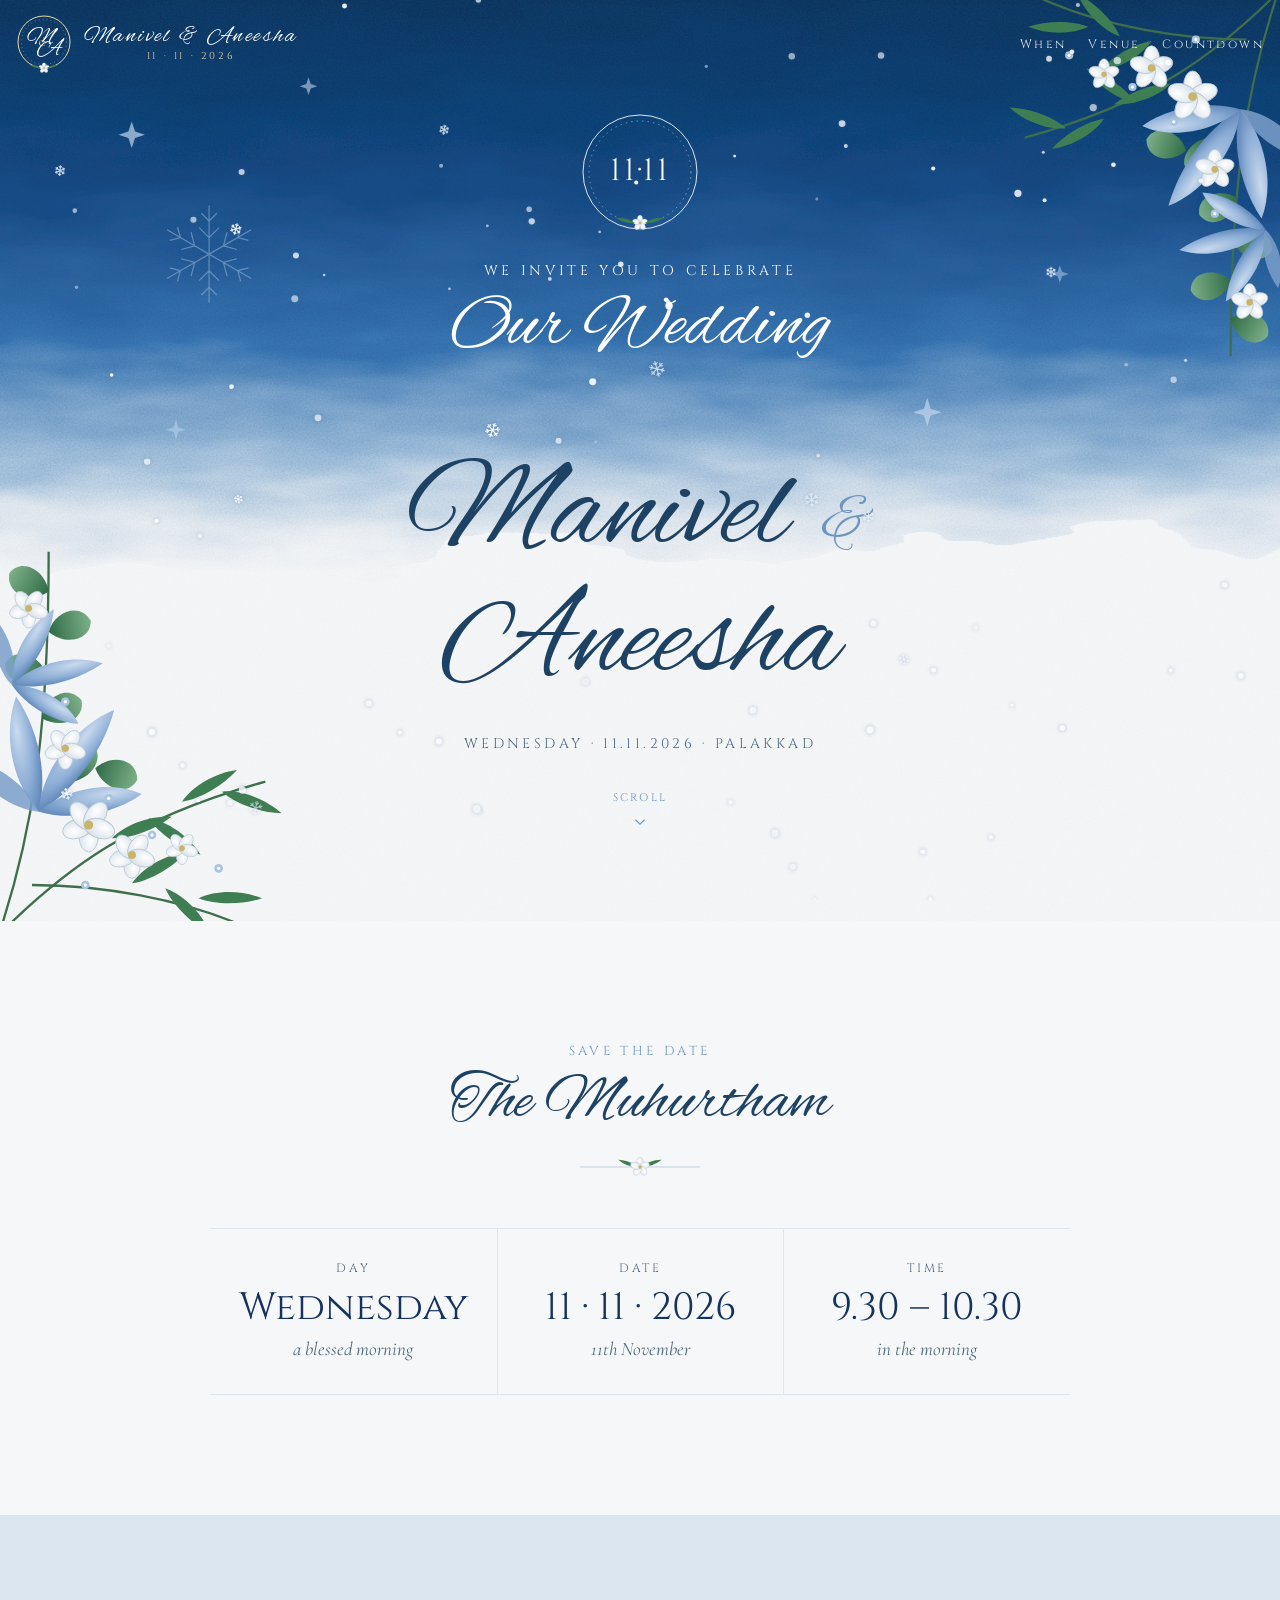
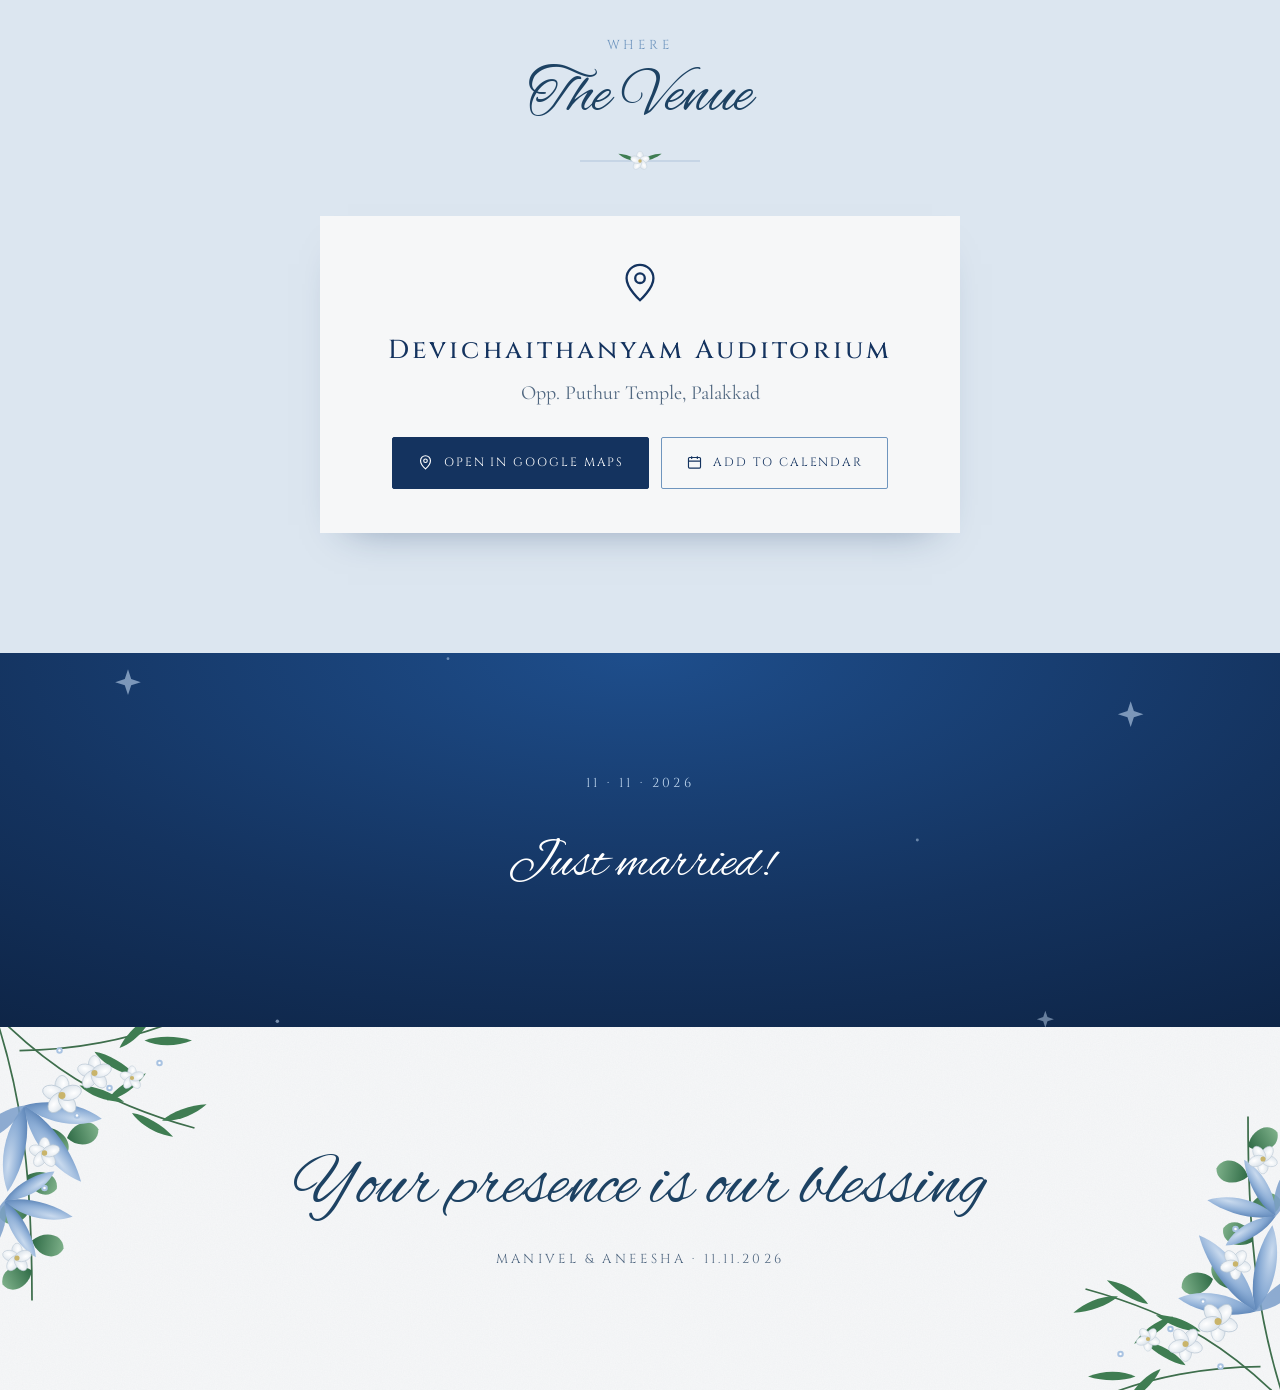
==== commit 25bc41de: "Add files via upload" ====
--- a/wedding/index.html
+++ b/wedding/index.html
@@ -3,11 +3,11 @@
 <head>
 <meta charset="utf-8">
 <meta name="viewport" content="width=device-width, initial-scale=1, viewport-fit=cover">
-<meta name="description" content="Aneesha & Manivel are getting married on 11.11.2026 at Devichaithanyam Auditorium, Palakkad.">
-<meta property="og:title" content="Aneesha & Manivel - Wedding Invitation">
+<meta name="description" content="Manivel & Aneesha are getting married on 11.11.2026 at Devichaithanyam Auditorium, Palakkad.">
+<meta property="og:title" content="Manivel & Aneesha - Wedding Invitation">
 <meta property="og:description" content="Wednesday, 11.11.2026 · 9.30 to 10.30 AM · Devichaithanyam Auditorium, Opp. Puthur Temple, Palakkad">
 <style>:root{padding-top:env(safe-area-inset-top,0px);padding-bottom:env(safe-area-inset-bottom,0px)}body{margin:0}img{max-width:100%}[hidden]{display:none!important}</style>
-<title>Aneesha & Manivel</title>
+<title>Manivel & Aneesha</title>
 <meta name="claude:viewport-fit-sides" content="cover">
 <link rel="preconnect" href="https://fonts.googleapis.com">
 <link rel="preconnect" href="https://fonts.gstatic.com" crossorigin>
@@ -247,7 +247,7 @@
       </svg>
       <div class="num">11·11</div>
     </div>
-    <p class="who">Aneesha &amp; Manivel</p>
+    <p class="who">Manivel &amp; Aneesha</p>
     <div class="bar"><i></i></div>
   </div>
   <button class="skip" id="skip" type="button">TAP TO OPEN</button>
@@ -258,7 +258,7 @@
 <!-- HERO -->
 <header class="hero wrap" id="home">
   <nav class="nav wrap" aria-label="Sections">
-    <a class="mark" href="#home" aria-label="Aneesha and Manivel, back to top">
+    <a class="mark" href="#home" aria-label="Manivel and Aneesha, back to top">
       <span class="mono" aria-hidden="true">
         <svg viewBox="0 0 56 56">
           <circle cx="28" cy="28" r="26" fill="none" stroke="#E9D9A8" stroke-width="1"/>
@@ -267,9 +267,9 @@
           <use href="#slim" transform="translate(25 54) rotate(195) scale(.32)"/>
           <use href="#slim" transform="translate(31 54) rotate(-15) scale(.32)"/>
         </svg>
-        <span class="l1">A</span><span class="et">&amp;</span><span class="l2">M</span>
+        <span class="l1">M</span><span class="et">&amp;</span><span class="l2">A</span>
       </span>
-      <span class="mtext"><b>Aneesha &amp; Manivel</b><small>11 · 11 · 2026</small></span>
+      <span class="mtext"><b>Manivel &amp; Aneesha</b><small>11 · 11 · 2026</small></span>
     </a>
     <ul>
       <li><a href="#when">When</a></li>
@@ -332,7 +332,7 @@
     </div>
     <p class="invite">WE INVITE YOU TO CELEBRATE</p>
     <h2 class="our">Our Wedding</h2>
-    <h1 class="names"><span>Aneesha</span><span class="amp">&amp;</span><span>Manivel</span></h1>
+    <h1 class="names"><span>Manivel</span><span class="amp">&amp;</span><span>Aneesha</span></h1>
     <p class="date">WEDNESDAY · 11.11.2026 · PALAKKAD</p>
     <a class="scroll" href="#when">SCROLL
       <svg viewBox="0 0 24 24" fill="none" stroke="currentColor" stroke-width="1.5" aria-hidden="true"><path d="M6 9l6 6 6-6"/></svg>
@@ -366,7 +366,7 @@
         <svg viewBox="0 0 24 24" fill="none" stroke="currentColor" stroke-width="1.6" aria-hidden="true"><path d="M12 21s-7-6.2-7-11.5A7 7 0 0 1 19 9.5C19 14.8 12 21 12 21Z"/><circle cx="12" cy="9.5" r="2.5"/></svg>
         OPEN IN GOOGLE MAPS
       </a>
-      <a class="btn ghost" target="_blank" rel="noopener" href="https://calendar.google.com/calendar/render?action=TEMPLATE&amp;text=Aneesha+%26+Manivel+Wedding&amp;dates=20261111T040000Z/20261111T050000Z&amp;location=Devichaithanyam+Auditorium%2C+Opp+Puthur+Temple%2C+Palakkad&amp;details=Muhurtham+9%3A30+am+to+10%3A30+am">
+      <a class="btn ghost" target="_blank" rel="noopener" href="https://calendar.google.com/calendar/render?action=TEMPLATE&amp;text=Manivel+%26+Aneesha+Wedding&amp;dates=20261111T040000Z/20261111T050000Z&amp;location=Devichaithanyam+Auditorium%2C+Opp+Puthur+Temple%2C+Palakkad&amp;details=Muhurtham+9%3A30+am+to+10%3A30+am">
         <svg viewBox="0 0 24 24" fill="none" stroke="currentColor" stroke-width="1.6" aria-hidden="true"><rect x="3.5" y="5" width="17" height="15" rx="1.5"/><path d="M3.5 10h17M8 3v4M16 3v4"/></svg>
         ADD TO CALENDAR
       </a>
@@ -403,7 +403,7 @@
   <svg class="corner tl" viewBox="0 0 240 240" aria-hidden="true"><use href="#spray"/></svg>
   <svg class="corner br" viewBox="0 0 240 240" aria-hidden="true"><use href="#spray"/></svg>
   <p class="bless reveal">Your presence is our blessing</p>
-  <p class="sig">ANEESHA &amp; MANIVEL · 11.11.2026</p>
+  <p class="sig">MANIVEL &amp; ANEESHA · 11.11.2026</p>
 </section>
 
 <script>
